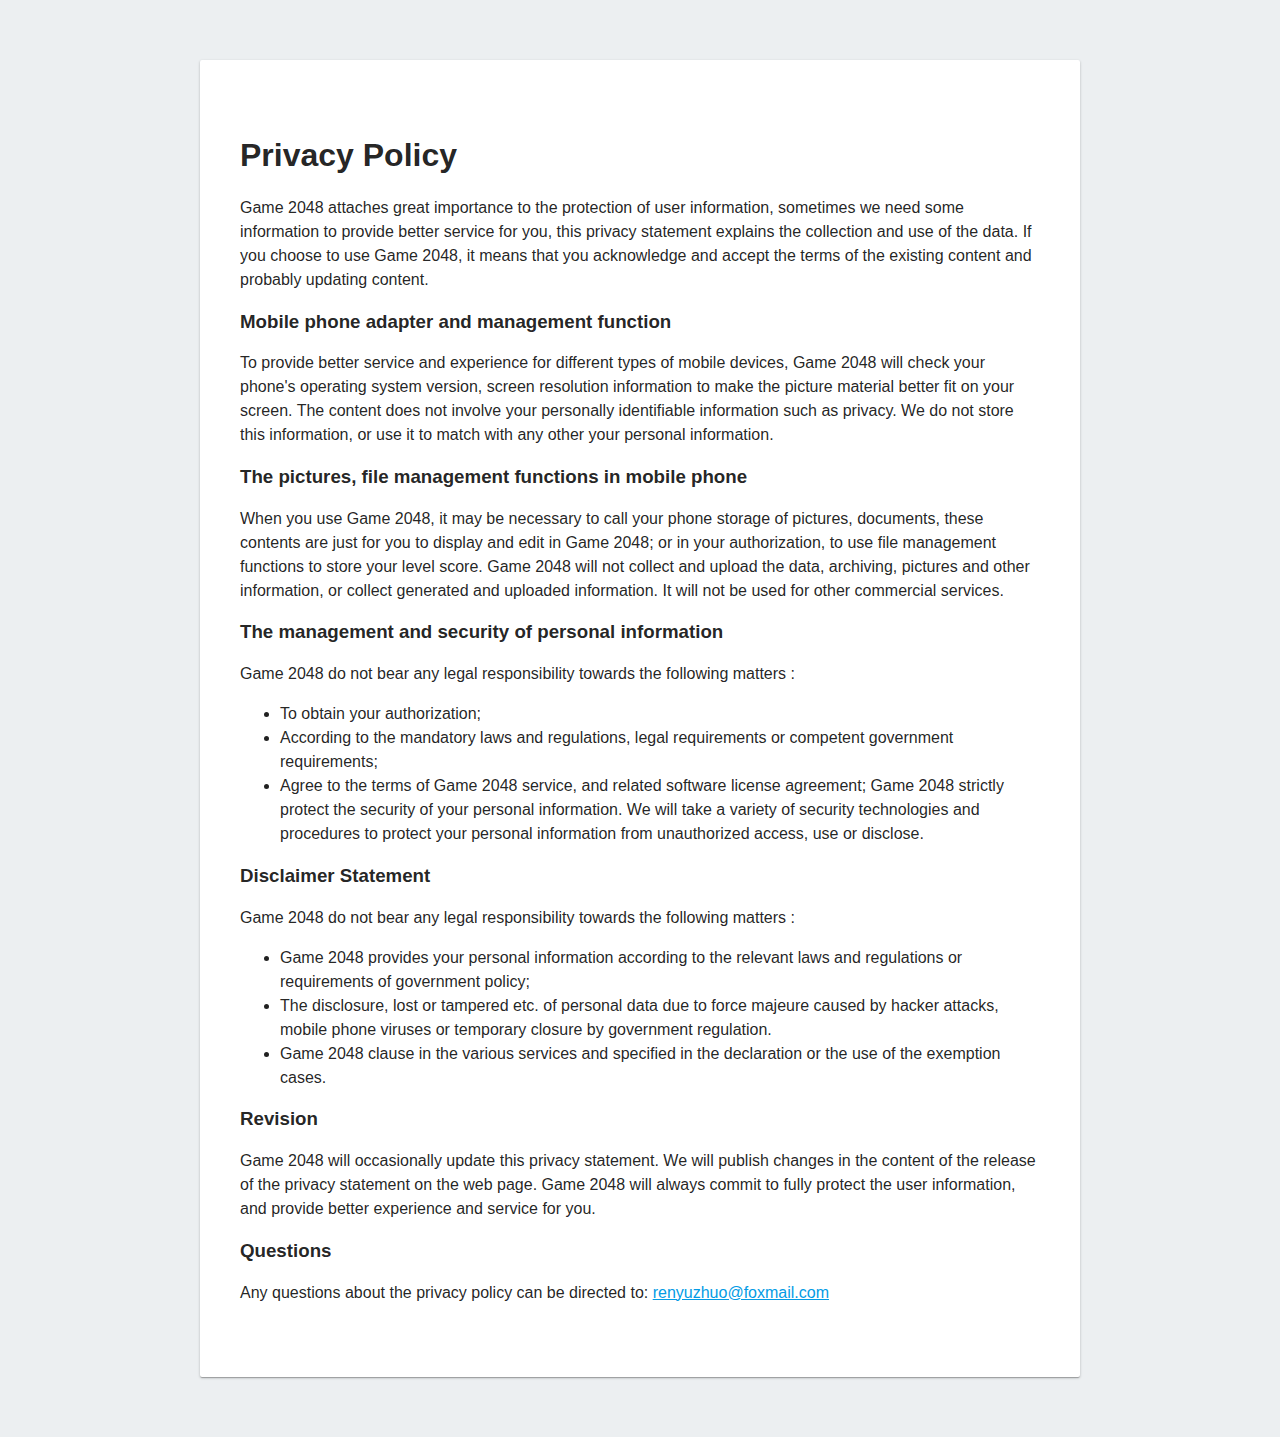
==== PrivacyPolicy.html @ 637ccbe0 "Update PrivacyPolicy.html" ====
<!DOCTYPE html>
<html lang="en"><head><meta http-equiv="Content-Type" content="text/html; charset=UTF-8">
    
    <meta name="viewport" content="width=device-width, initial-scale=1.0">
    <meta http-equiv="X-UA-Compatible" content="ie=edge">
    <title>Game 2048 Privacy Policy</title>
    <style>
        
      body {
        font-family: Roboto, Arial, sans-serif;
        background: #ECEFF1;
        color: rgba(0,0,0,0.87);
      }

      a {
        color: rgb(3,155,229);
      }

      #message {
        max-width: 800px;
        margin: 60px auto;
        box-shadow: 0 1px 3px 0 rgba(0,0,0,0.2),0 1px 1px 0 rgba(0,0,0,0.14),0 2px 1px -1px rgba(0,0,0,0.12);
        border-radius: 2px;
        background: white;
        padding: 56px 40px;
      }

      #message p {
        font-weight: 300;
        line-height: 150%;
      }

      #message ul {
        margin: 16px 0 0;
        padding: 10;
        text-align: left;
         font-weight: 300;
        line-height: 150%;
      }

    </style>
</head>
<body>
    <div id="message">
        <h1>Privacy Policy</h1>
        <p>Game 2048 attaches great importance to the protection of user information, sometimes we need some information to provide better
        service for you, this privacy statement explains the collection and use of the data. If you choose to use Game 2048, it means
        that you acknowledge and accept the terms of the existing content and probably updating content.
        </p>

        <h3>Mobile phone adapter and management function</h3>
        <p>To provide better service and experience for different types of mobile devices, Game 2048 will check your phone's operating
        system version, screen resolution information to make the picture material better fit on your screen. The content does not
        involve your personally identifiable information such as privacy. We do not store this information, or use it to match with
        any other your personal information.</p>

        <h3>The pictures, file management functions in mobile phone</h3>
        <p>When you use Game 2048, it may be necessary to call your phone storage of pictures, documents, these contents are just for you
        to display and edit in Game 2048; or in your authorization, to use file management functions to store your level score. Game 2048
        will not collect and upload the data, archiving, pictures and other information, or collect generated and uploaded information.
        It will not be used for other commercial services.</p>

        <h3>The management and security of personal information</h3>
        <p>Game 2048 do not bear any legal responsibility towards the following matters :</p>
        <ul>
            <li>To obtain your authorization;</li>
            <li>According to the mandatory laws and regulations, legal requirements or competent government requirements;</li>
            <li>Agree to the terms of Game 2048 service, and related software license agreement; Game 2048 strictly protect the security of your
            personal information. We will take a variety of security technologies and procedures to protect your personal information
            from unauthorized access, use or disclose.</li>
        </ul>

        <h3>Disclaimer Statement</h3>
        <p>Game 2048 do not bear any legal responsibility towards the following matters :</p>
        <ul>
            <li>Game 2048 provides your personal information according to the relevant laws and regulations or requirements of government policy;</li>
            <li>The disclosure, lost or tampered etc. of personal data due to force majeure caused by hacker attacks, mobile phone viruses
            or temporary closure by government regulation.</li>
            <li>Game 2048 clause in the various services and specified in the declaration or the use of the exemption cases.</li>
        </ul>
        
        <h3>Revision</h3>
        <p>Game 2048 will occasionally update this privacy statement. We will publish changes in the content of the release of the privacy
        statement on the web page. Game 2048 will always commit to fully protect the user information, and provide better experience
        and service for you.</p>
    
        <h3>Questions</h3>
        <p></p>
    
        <p>Any questions about the privacy policy can be directed to: <a href="mailto:renyuzhuo@foxmail.com">renyuzhuo@foxmail.com</a></p>
    </div>

</body></html>
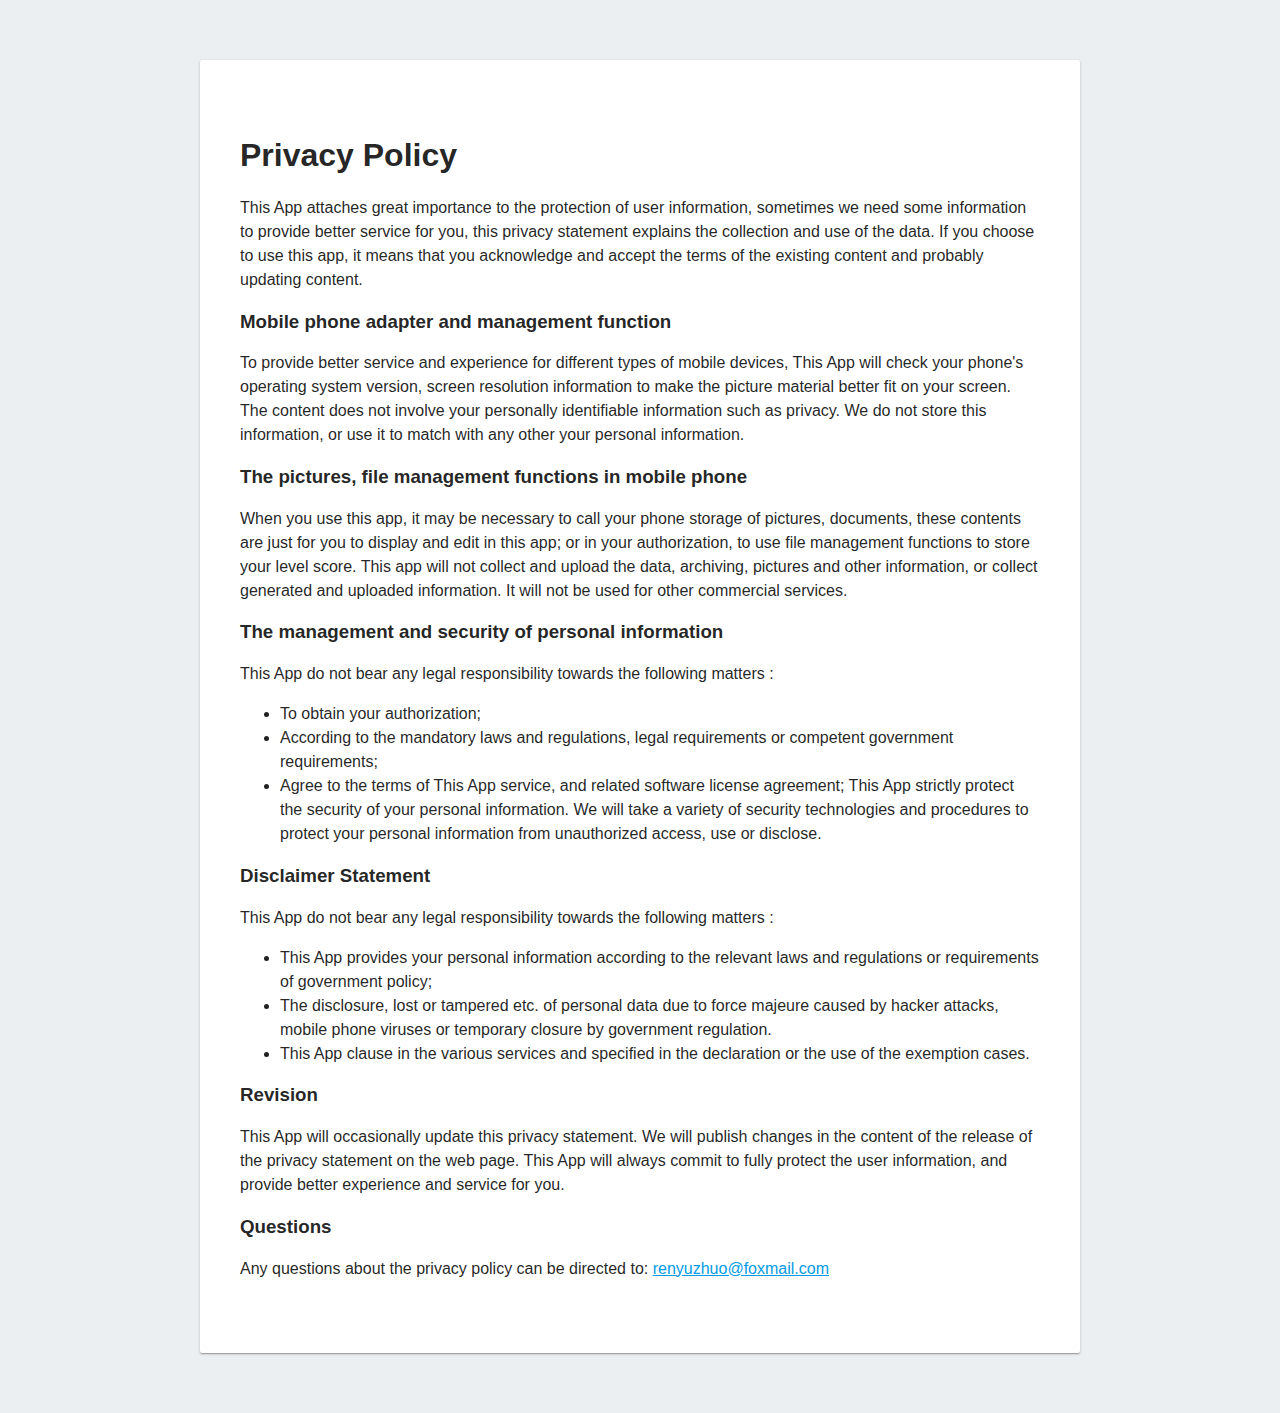
==== commit 12b495bc: "[feat]Update PrivacyPolicy" ====
--- a/PrivacyPolicy.html
+++ b/PrivacyPolicy.html
@@ -3,7 +3,7 @@
     
     <meta name="viewport" content="width=device-width, initial-scale=1.0">
     <meta http-equiv="X-UA-Compatible" content="ie=edge">
-    <title>Game 2048 Privacy Policy</title>
+    <title>Privacy Policy</title>
     <style>
         
       body {
@@ -43,45 +43,45 @@
 <body>
     <div id="message">
         <h1>Privacy Policy</h1>
-        <p>Game 2048 attaches great importance to the protection of user information, sometimes we need some information to provide better
-        service for you, this privacy statement explains the collection and use of the data. If you choose to use Game 2048, it means
+        <p>This App attaches great importance to the protection of user information, sometimes we need some information to provide better
+        service for you, this privacy statement explains the collection and use of the data. If you choose to use this app, it means
         that you acknowledge and accept the terms of the existing content and probably updating content.
         </p>
 
         <h3>Mobile phone adapter and management function</h3>
-        <p>To provide better service and experience for different types of mobile devices, Game 2048 will check your phone's operating
+        <p>To provide better service and experience for different types of mobile devices, This App will check your phone's operating
         system version, screen resolution information to make the picture material better fit on your screen. The content does not
         involve your personally identifiable information such as privacy. We do not store this information, or use it to match with
         any other your personal information.</p>
 
         <h3>The pictures, file management functions in mobile phone</h3>
-        <p>When you use Game 2048, it may be necessary to call your phone storage of pictures, documents, these contents are just for you
-        to display and edit in Game 2048; or in your authorization, to use file management functions to store your level score. Game 2048
+        <p>When you use this app, it may be necessary to call your phone storage of pictures, documents, these contents are just for you
+        to display and edit in this app; or in your authorization, to use file management functions to store your level score. This app
         will not collect and upload the data, archiving, pictures and other information, or collect generated and uploaded information.
         It will not be used for other commercial services.</p>
 
         <h3>The management and security of personal information</h3>
-        <p>Game 2048 do not bear any legal responsibility towards the following matters :</p>
+        <p>This App do not bear any legal responsibility towards the following matters :</p>
         <ul>
             <li>To obtain your authorization;</li>
             <li>According to the mandatory laws and regulations, legal requirements or competent government requirements;</li>
-            <li>Agree to the terms of Game 2048 service, and related software license agreement; Game 2048 strictly protect the security of your
+            <li>Agree to the terms of This App service, and related software license agreement; This App strictly protect the security of your
             personal information. We will take a variety of security technologies and procedures to protect your personal information
             from unauthorized access, use or disclose.</li>
         </ul>
 
         <h3>Disclaimer Statement</h3>
-        <p>Game 2048 do not bear any legal responsibility towards the following matters :</p>
+        <p>This App do not bear any legal responsibility towards the following matters :</p>
         <ul>
-            <li>Game 2048 provides your personal information according to the relevant laws and regulations or requirements of government policy;</li>
+            <li>This App provides your personal information according to the relevant laws and regulations or requirements of government policy;</li>
             <li>The disclosure, lost or tampered etc. of personal data due to force majeure caused by hacker attacks, mobile phone viruses
             or temporary closure by government regulation.</li>
-            <li>Game 2048 clause in the various services and specified in the declaration or the use of the exemption cases.</li>
+            <li>This App clause in the various services and specified in the declaration or the use of the exemption cases.</li>
         </ul>
         
         <h3>Revision</h3>
-        <p>Game 2048 will occasionally update this privacy statement. We will publish changes in the content of the release of the privacy
-        statement on the web page. Game 2048 will always commit to fully protect the user information, and provide better experience
+        <p>This App will occasionally update this privacy statement. We will publish changes in the content of the release of the privacy
+        statement on the web page. This App will always commit to fully protect the user information, and provide better experience
         and service for you.</p>
     
         <h3>Questions</h3>
